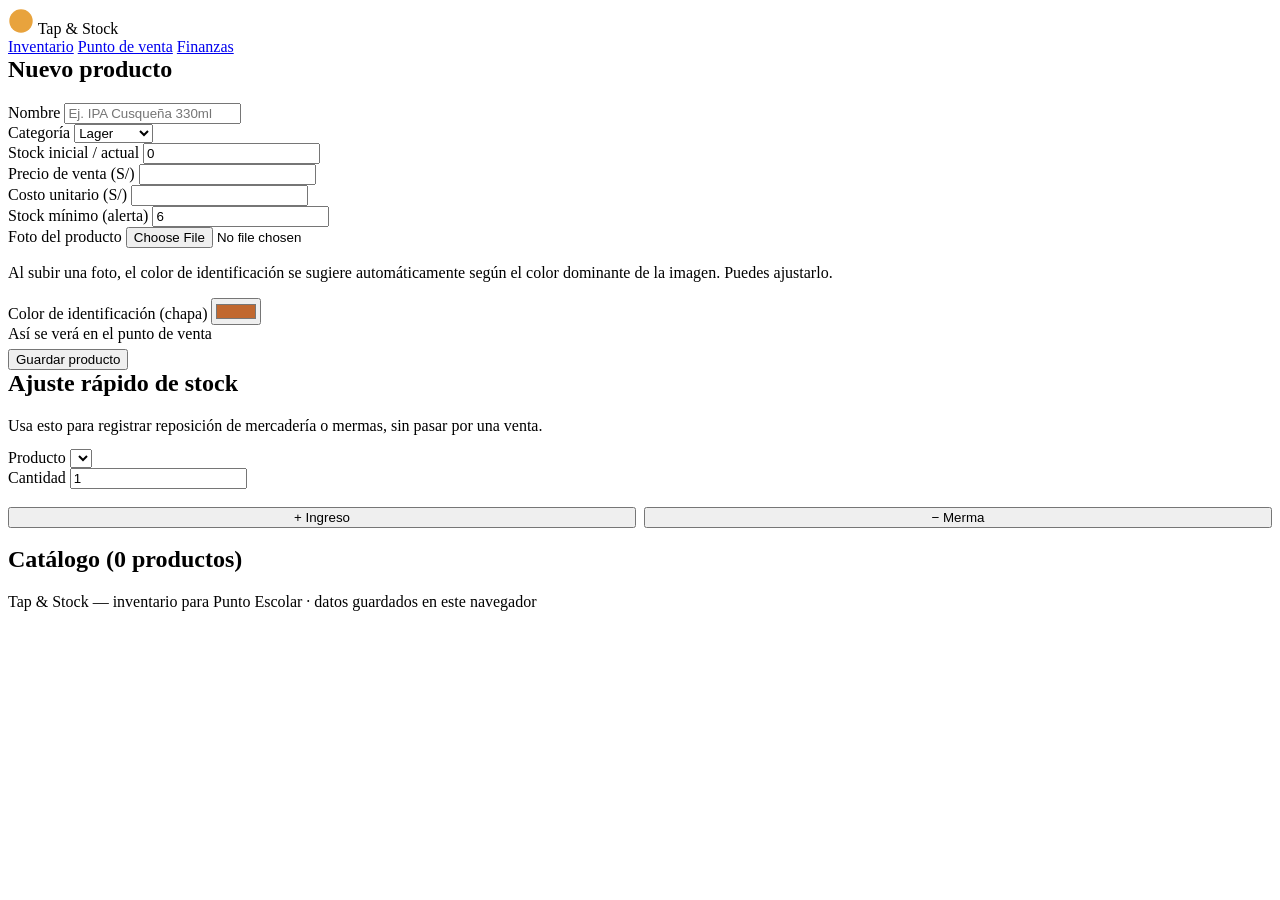
==== inventario.html @ 5940b4d5 "Add files via upload" ====
<!DOCTYPE html>
<html lang="es">
<head>
<meta charset="UTF-8">
<meta name="viewport" content="width=device-width, initial-scale=1.0">
<title>Inventario · Tap & Stock</title>
<link rel="stylesheet" href="css/style.css">
</head>
<body>
<div class="shell">

  <div class="topbar">
    <div class="brand">
      <svg class="brand-mark" viewBox="0 0 100 100" width="26" height="26"><circle cx="50" cy="50" r="45" fill="#E8A33D"/></svg>
      Tap &amp; Stock
    </div>
    <nav class="nav">
      <a href="inventario.html" class="active">Inventario</a>
      <a href="pos.html">Punto de venta</a>
      <a href="finanzas.html">Finanzas</a>
    </nav>
  </div>

  <div class="grid grid-2" style="align-items:start;">

    <div class="panel">
      <h2 id="form-title" style="margin-top:0;">Nuevo producto</h2>
      <form id="form-producto">
        <input type="hidden" id="p-id">

        <div class="field">
          <label for="p-nombre">Nombre</label>
          <input id="p-nombre" required placeholder="Ej. IPA Cusqueña 330ml">
        </div>

        <div class="field-row">
          <div class="field">
            <label for="p-categoria">Categoría</label>
            <select id="p-categoria">
              <option>Lager</option>
              <option>IPA</option>
              <option>Stout</option>
              <option>Trigo</option>
              <option>Artesanal</option>
              <option>Otro</option>
            </select>
          </div>
          <div class="field">
            <label for="p-stock">Stock inicial / actual</label>
            <input id="p-stock" type="number" min="0" step="1" required value="0">
          </div>
        </div>

        <div class="field-row">
          <div class="field">
            <label for="p-precio">Precio de venta (S/)</label>
            <input id="p-precio" type="number" min="0" step="0.10" required>
          </div>
          <div class="field">
            <label for="p-costo">Costo unitario (S/)</label>
            <input id="p-costo" type="number" min="0" step="0.10" required>
          </div>
        </div>

        <div class="field">
          <label for="p-stockmin">Stock mínimo (alerta)</label>
          <input id="p-stockmin" type="number" min="0" step="1" value="6">
        </div>

        <div class="field">
          <label for="p-imagen">Foto del producto</label>
          <input id="p-imagen" type="file" accept="image/*">
          <p class="hint">Al subir una foto, el color de identificación se sugiere automáticamente según el color dominante de la imagen. Puedes ajustarlo.</p>
        </div>

        <div class="field">
          <label for="p-color">Color de identificación (chapa)</label>
          <input id="p-color" type="color" value="#C1682F">
          <div class="color-preview">
            <div id="cap-preview"></div>
            <span class="hint">Así se verá en el punto de venta</span>
          </div>
        </div>

        <div style="display:flex;gap:10px;margin-top:6px;">
          <button type="submit" class="btn btn-amber">Guardar producto</button>
          <button type="button" id="btn-cancelar" class="btn btn-outline" style="display:none;">Cancelar edición</button>
        </div>
      </form>
    </div>

    <div class="panel">
      <h2 style="margin-top:0;">Ajuste rápido de stock</h2>
      <p class="hint" style="margin-bottom:14px;">Usa esto para registrar reposición de mercadería o mermas, sin pasar por una venta.</p>
      <div class="field">
        <label for="ajuste-producto">Producto</label>
        <select id="ajuste-producto"></select>
      </div>
      <div class="field-row">
        <div class="field">
          <label for="ajuste-cantidad">Cantidad</label>
          <input id="ajuste-cantidad" type="number" step="1" value="1">
        </div>
        <div class="field">
          <label>&nbsp;</label>
          <div style="display:flex;gap:8px;">
            <button id="btn-sumar" class="btn btn-outline" style="flex:1;">+ Ingreso</button>
            <button id="btn-restar" class="btn btn-outline" style="flex:1;">− Merma</button>
          </div>
        </div>
      </div>
      <p id="ajuste-msg" class="hint"></p>
    </div>
  </div>

  <div class="panel" style="margin-top:18px;">
    <h2 style="margin-top:0;">Catálogo (<span id="conteo">0</span> productos)</h2>
    <div id="catalogo" class="product-grid"></div>
  </div>

  <p class="footer-note">Tap &amp; Stock — inventario para Punto Escolar · datos guardados en este navegador</p>
</div>

<script src="js/store.js"></script>
<script>
let colorEditadoManualmente = false;

function renderCapPreview() {
  const color = document.getElementById('p-color').value;
  document.getElementById('cap-preview').innerHTML = capSVG(color, 40);
}
document.getElementById('p-color').addEventListener('input', () => {
  colorEditadoManualmente = true;
  renderCapPreview();
});
renderCapPreview();

let imagenBase64 = null;
document.getElementById('p-imagen').addEventListener('change', (e) => {
  const file = e.target.files[0];
  if (!file) return;
  const reader = new FileReader();
  reader.onload = (ev) => {
    imagenBase64 = ev.target.result;
    const img = new Image();
    img.onload = () => {
      if (!colorEditadoManualmente) {
        document.getElementById('p-color').value = colorDominante(img);
        renderCapPreview();
      }
    };
    img.src = imagenBase64;
  };
  reader.readAsDataURL(file);
});

function limpiarFormulario() {
  document.getElementById('form-producto').reset();
  document.getElementById('p-id').value = '';
  document.getElementById('form-title').textContent = 'Nuevo producto';
  document.getElementById('btn-cancelar').style.display = 'none';
  document.getElementById('p-color').value = '#C1682F';
  imagenBase64 = null;
  colorEditadoManualmente = false;
  renderCapPreview();
}

document.getElementById('form-producto').addEventListener('submit', (e) => {
  e.preventDefault();
  const id = document.getElementById('p-id').value || Store.uid();
  const existente = Store.getProducto(id);
  const producto = {
    id,
    nombre: document.getElementById('p-nombre').value.trim(),
    categoria: document.getElementById('p-categoria').value,
    stock: parseInt(document.getElementById('p-stock').value, 10) || 0,
    precioVenta: parseFloat(document.getElementById('p-precio').value) || 0,
    costo: parseFloat(document.getElementById('p-costo').value) || 0,
    stockMin: parseInt(document.getElementById('p-stockmin').value, 10) || 0,
    color: document.getElementById('p-color').value,
    imagen: imagenBase64 || (existente ? existente.imagen : null),
    creado: existente ? existente.creado : new Date().toISOString()
  };
  Store.upsertProducto(producto);
  limpiarFormulario();
  renderCatalogo();
  renderSelectAjuste();
});

document.getElementById('btn-cancelar').addEventListener('click', limpiarFormulario);

function editarProducto(id) {
  const p = Store.getProducto(id);
  if (!p) return;
  document.getElementById('p-id').value = p.id;
  document.getElementById('p-nombre').value = p.nombre;
  document.getElementById('p-categoria').value = p.categoria;
  document.getElementById('p-stock').value = p.stock;
  document.getElementById('p-precio').value = p.precioVenta;
  document.getElementById('p-costo').value = p.costo;
  document.getElementById('p-stockmin').value = p.stockMin;
  document.getElementById('p-color').value = p.color;
  imagenBase64 = p.imagen;
  colorEditadoManualmente = true;
  renderCapPreview();
  document.getElementById('form-title').textContent = 'Editando: ' + p.nombre;
  document.getElementById('btn-cancelar').style.display = 'inline-flex';
  window.scrollTo({ top: 0, behavior: 'smooth' });
}

function eliminarProducto(id) {
  if (!confirm('¿Eliminar este producto del catálogo? Esta acción no se puede deshacer.')) return;
  Store.eliminarProducto(id);
  renderCatalogo();
  renderSelectAjuste();
}

function renderCatalogo() {
  const productos = Store.getProductos();
  document.getElementById('conteo').textContent = productos.length;
  const cont = document.getElementById('catalogo');
  if (!productos.length) {
    cont.innerHTML = `<div class="empty-state" style="grid-column:1/-1;">
      ${capSVG('#3a3024', 56)}
      <p>Aún no hay productos. Agrega el primero con el formulario de la izquierda.</p>
    </div>`;
    return;
  }
  cont.innerHTML = productos.map(p => {
    const bajo = p.stock <= p.stockMin;
    return `
    <div class="prod-card">
      <span class="stock-badge ${bajo ? 'low' : ''}">${p.stock} u.</span>
      <div class="top">
        <div class="cap-wrap">${capSVG(p.color, 52)}${p.imagen ? `<img class="product-photo" src="${p.imagen}">` : ''}</div>
        <div>
          <div class="name">${p.nombre}</div>
          <div class="cat">${p.categoria}</div>
        </div>
      </div>
      <div class="price">${Store.formatMoney(p.precioVenta)}</div>
      <div style="display:flex;gap:8px;">
        <button class="btn btn-outline btn-sm" style="flex:1;" onclick="editarProducto('${p.id}')">Editar</button>
        <button class="btn btn-danger btn-sm" onclick="eliminarProducto('${p.id}')">Eliminar</button>
      </div>
    </div>`;
  }).join('');
}

function renderSelectAjuste() {
  const sel = document.getElementById('ajuste-producto');
  const productos = Store.getProductos();
  sel.innerHTML = productos.map(p => `<option value="${p.id}">${p.nombre} — stock: ${p.stock}</option>`).join('')
    || '<option value="">No hay productos</option>';
}

document.getElementById('btn-sumar').addEventListener('click', () => ajustar(1));
document.getElementById('btn-restar').addEventListener('click', () => ajustar(-1));
function ajustar(signo) {
  const id = document.getElementById('ajuste-producto').value;
  const cant = Math.abs(parseInt(document.getElementById('ajuste-cantidad').value, 10) || 0);
  if (!id || !cant) return;
  Store.ajustarStock(id, signo * cant);
  const p = Store.getProducto(id);
  document.getElementById('ajuste-msg').textContent =
    `Stock actualizado: ${p.nombre} ahora tiene ${p.stock} unidades.`;
  renderCatalogo();
  renderSelectAjuste();
}

onDatosCambiaron(() => { renderCatalogo(); renderSelectAjuste(); });
window.addEventListener('pageshow', () => { renderCatalogo(); renderSelectAjuste(); });
renderCatalogo();
renderSelectAjuste();
</script>
</body>
</html>
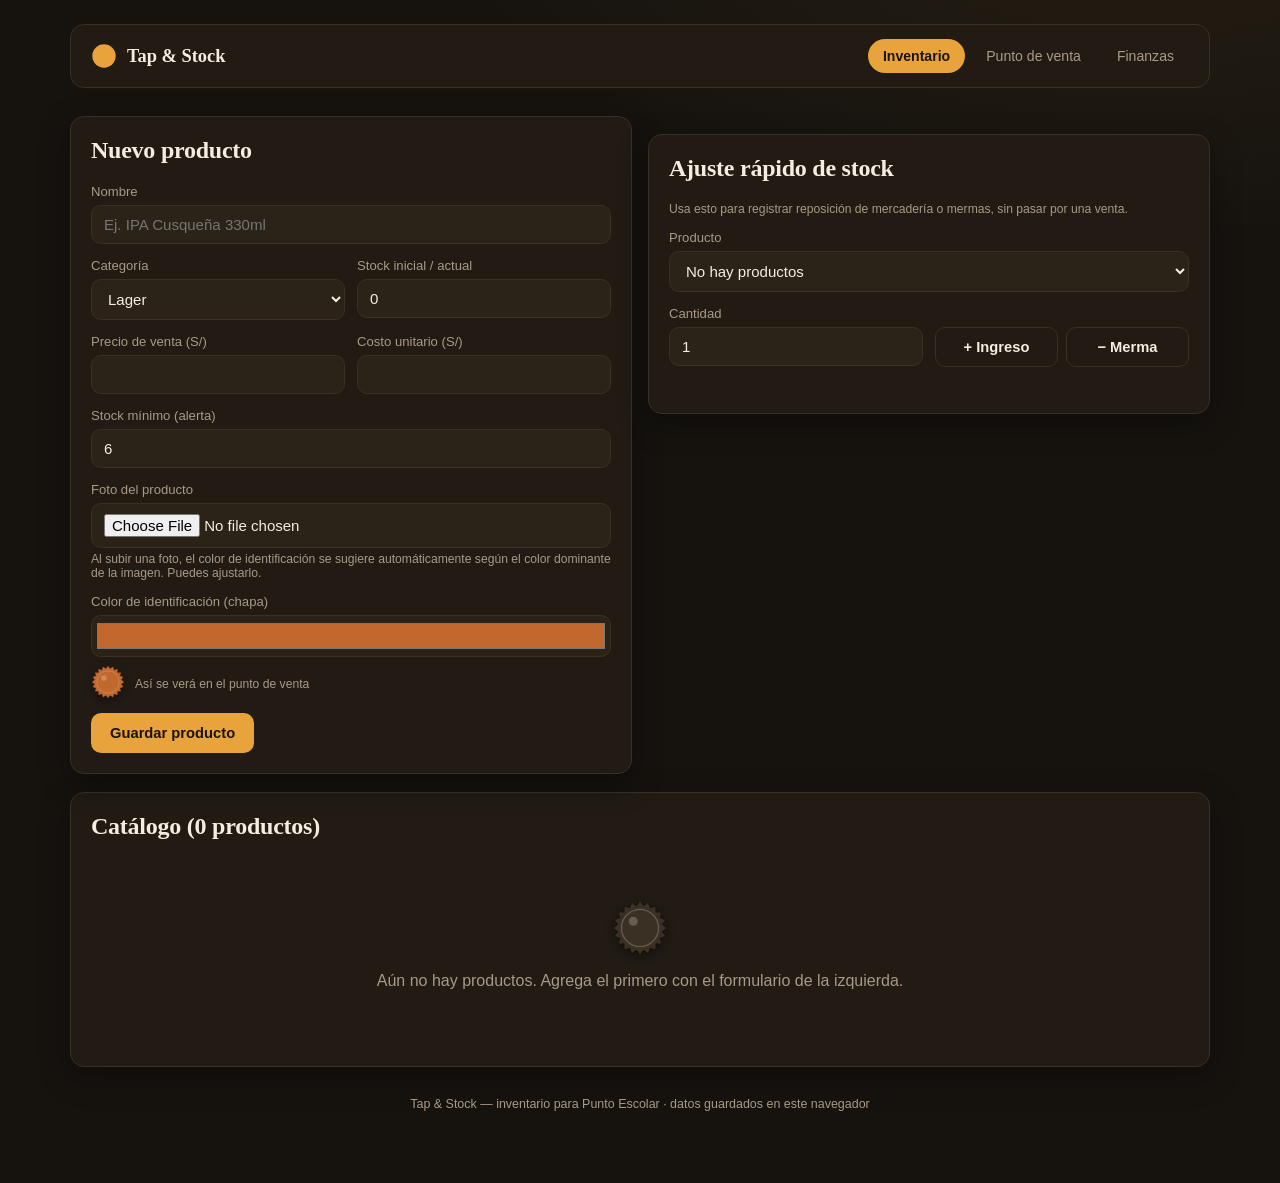
==== commit bfbd3bfd: "Update inventario.html" ====
--- a/inventario.html
+++ b/inventario.html
@@ -42,6 +42,7 @@
               <option>Stout</option>
               <option>Trigo</option>
               <option>Artesanal</option>
+              <option>List Para Tomar</option>
               <option>Otro</option>
             </select>
           </div>
--- a/css/style.css
+++ b/css/style.css
@@ -0,0 +1,176 @@
+@import url('https://fonts.googleapis.com/css2?family=Fraunces:opsz,wght@9..144,400;9..144,600;9..144,700&family=DM+Sans:wght@400;500;700&family=IBM+Plex+Mono:wght@400;500;600&display=swap');
+
+:root{
+  --bg: #16130f;
+  --surface: #211b14;
+  --surface-2: #2b2318;
+  --line: #3a3024;
+  --amber: #E8A33D;
+  --copper: #C1682F;
+  --foam: #F4EDE0;
+  --muted: #a89a86;
+  --hops: #6f8f5f;
+  --danger: #c1543f;
+  --radius: 14px;
+  --shadow: 0 10px 30px rgba(0,0,0,.35);
+}
+
+*{box-sizing:border-box;}
+html,body{margin:0;padding:0;}
+body{
+  background:
+    radial-gradient(1200px 600px at 90% -10%, rgba(232,163,61,.08), transparent 60%),
+    var(--bg);
+  color:var(--foam);
+  font-family:'DM Sans', sans-serif;
+  min-height:100vh;
+}
+h1,h2,h3,.display{
+  font-family:'Fraunces', serif;
+  font-weight:600;
+  letter-spacing:-.01em;
+}
+.mono{font-family:'IBM Plex Mono', monospace;}
+a{color:inherit;}
+
+/* ---------- layout shell ---------- */
+.shell{max-width:1180px;margin:0 auto;padding:24px 20px 60px;}
+.topbar{
+  display:flex;align-items:center;justify-content:space-between;
+  padding:14px 20px;margin-bottom:28px;
+  background:var(--surface);border:1px solid var(--line);border-radius:var(--radius);
+}
+.brand{display:flex;align-items:center;gap:10px;font-family:'Fraunces',serif;font-size:1.15rem;font-weight:700;}
+.brand-mark{width:26px;height:26px;flex:none;}
+.nav{display:flex;gap:6px;flex-wrap:wrap;}
+.nav a{
+  padding:8px 14px;border-radius:999px;font-size:.88rem;text-decoration:none;
+  color:var(--muted);border:1px solid transparent;transition:.15s;
+}
+.nav a:hover{color:var(--foam);border-color:var(--line);}
+.nav a.active{background:var(--amber);color:#1a1408;font-weight:600;}
+
+/* ---------- cards / panels ---------- */
+.panel{
+  background:var(--surface);border:1px solid var(--line);border-radius:var(--radius);
+  padding:20px;box-shadow:var(--shadow);
+}
+.panel + .panel{margin-top:18px;}
+.grid{display:grid;gap:16px;}
+.grid-2{grid-template-columns:1fr 1fr;}
+.grid-3{grid-template-columns:repeat(3,1fr);}
+@media (max-width:900px){.grid-2,.grid-3{grid-template-columns:1fr;}}
+
+.kpi{
+  background:var(--surface);border:1px solid var(--line);border-radius:var(--radius);
+  padding:18px;
+}
+.kpi .label{color:var(--muted);font-size:.78rem;text-transform:uppercase;letter-spacing:.06em;}
+.kpi .value{font-family:'IBM Plex Mono',monospace;font-size:1.7rem;font-weight:600;margin-top:6px;}
+.kpi .value.up{color:var(--hops);}
+.kpi .value.down{color:var(--danger);}
+
+/* ---------- forms ---------- */
+label{display:block;font-size:.82rem;color:var(--muted);margin-bottom:6px;}
+input,select,textarea{
+  width:100%;padding:10px 12px;background:var(--surface-2);border:1px solid var(--line);
+  border-radius:10px;color:var(--foam);font-family:'DM Sans',sans-serif;font-size:.94rem;
+}
+input:focus,select:focus,textarea:focus{outline:2px solid var(--amber);outline-offset:1px;}
+input[type=color]{padding:3px;height:42px;cursor:pointer;}
+.field{margin-bottom:14px;}
+.field-row{display:grid;grid-template-columns:1fr 1fr;gap:12px;}
+
+.btn{
+  display:inline-flex;align-items:center;justify-content:center;gap:8px;
+  padding:11px 18px;border-radius:10px;border:1px solid transparent;
+  font-family:'DM Sans',sans-serif;font-weight:700;font-size:.92rem;cursor:pointer;
+  transition:.15s;
+}
+.btn-amber{background:var(--amber);color:#1a1408;}
+.btn-amber:hover{filter:brightness(1.08);}
+.btn-outline{background:transparent;border-color:var(--line);color:var(--foam);}
+.btn-outline:hover{border-color:var(--amber);}
+.btn-danger{background:transparent;border-color:var(--danger);color:var(--danger);}
+.btn-danger:hover{background:var(--danger);color:var(--foam);}
+.btn-sm{padding:6px 12px;font-size:.8rem;}
+.btn:disabled{opacity:.4;cursor:not-allowed;}
+
+/* ---------- bottle-cap signature ---------- */
+.cap-svg{display:block;filter:drop-shadow(0 3px 5px rgba(0,0,0,.4));}
+.cap-wrap{position:relative;flex:none;}
+.cap-wrap img.product-photo{
+  position:absolute;top:50%;left:50%;transform:translate(-50%,-50%);
+  width:62%;height:62%;object-fit:cover;border-radius:50%;
+}
+
+/* ---------- product grid (POS + inventario) ---------- */
+.prod-card{
+  background:var(--surface);border:1px solid var(--line);border-radius:var(--radius);
+  padding:14px;display:flex;flex-direction:column;gap:10px;cursor:pointer;transition:.15s;
+  position:relative;
+}
+.prod-card:hover{border-color:var(--amber);transform:translateY(-2px);}
+.prod-card:disabled,.prod-card.agotado{opacity:.4;cursor:not-allowed;}
+.prod-card .top{display:flex;align-items:center;gap:12px;}
+.prod-card .name{font-weight:700;font-size:.98rem;}
+.prod-card .cat{color:var(--muted);font-size:.76rem;}
+.prod-card .price{font-family:'IBM Plex Mono',monospace;color:var(--amber);font-weight:600;}
+.prod-card .stock-badge{
+  position:absolute;top:10px;right:10px;font-size:.7rem;padding:3px 8px;border-radius:999px;
+  background:var(--surface-2);color:var(--muted);border:1px solid var(--line);
+}
+.stock-badge.low{color:var(--danger);border-color:var(--danger);}
+
+.product-grid{display:grid;grid-template-columns:repeat(auto-fill,minmax(170px,1fr));gap:14px;}
+
+/* ---------- table ---------- */
+table{width:100%;border-collapse:collapse;font-size:.88rem;}
+th,td{padding:10px 8px;text-align:left;border-bottom:1px solid var(--line);}
+th{color:var(--muted);font-weight:600;text-transform:uppercase;font-size:.72rem;letter-spacing:.05em;}
+tr:last-child td{border-bottom:none;}
+.tag{display:inline-block;padding:2px 9px;border-radius:999px;font-size:.72rem;font-weight:600;}
+.tag.activo{background:rgba(111,143,95,.18);color:var(--hops);}
+.tag.anulado{background:rgba(193,84,63,.18);color:var(--danger);}
+.tag.pendiente{background:rgba(232,163,61,.18);color:var(--amber);}
+
+/* ---------- cart (POS) ---------- */
+.cart-item{display:flex;align-items:center;gap:10px;padding:9px 0;border-bottom:1px solid var(--line);}
+.cart-item .info{flex:1;}
+.cart-item .qty-ctrl{display:flex;align-items:center;gap:6px;}
+.qty-ctrl button{
+  width:26px;height:26px;border-radius:6px;border:1px solid var(--line);background:var(--surface-2);
+  color:var(--foam);cursor:pointer;font-weight:700;
+}
+.total-row{display:flex;justify-content:space-between;align-items:center;padding-top:14px;margin-top:8px;border-top:1px solid var(--line);}
+.total-row .amount{font-family:'IBM Plex Mono',monospace;font-size:1.5rem;color:var(--amber);font-weight:700;}
+
+/* ---------- ticket ---------- */
+.ticket{
+  background:#fff;color:#111;font-family:'IBM Plex Mono',monospace;font-size:.82rem;
+  width:280px;margin:0 auto;padding:18px;border-radius:6px;
+}
+.ticket h3{font-family:'IBM Plex Mono',monospace;text-align:center;margin:0 0 4px;color:#111;}
+.ticket .center{text-align:center;}
+.ticket hr{border:none;border-top:1px dashed #999;margin:10px 0;}
+.ticket .row{display:flex;justify-content:space-between;gap:8px;}
+.modal-overlay{
+  position:fixed;inset:0;background:rgba(0,0,0,.6);display:flex;align-items:center;justify-content:center;
+  z-index:50;padding:20px;
+}
+.modal-box{background:var(--surface);border-radius:var(--radius);padding:22px;max-width:360px;width:100%;}
+.modal-box-lg{max-width:560px;max-height:86vh;overflow-y:auto;}
+@media print{
+  body *{visibility:hidden;}
+  .ticket,.ticket *{visibility:visible;}
+  .ticket{position:fixed;top:0;left:50%;transform:translateX(-50%);}
+}
+
+.empty-state{text-align:center;padding:40px 20px;color:var(--muted);}
+.empty-state .cap-svg{margin:0 auto 12px;}
+
+.color-preview{display:flex;align-items:center;gap:10px;margin-top:8px;}
+.color-preview .cap-svg{width:34px;height:34px;}
+.hint{font-size:.76rem;color:var(--muted);margin-top:4px;}
+
+.footer-note{text-align:center;color:var(--muted);font-size:.78rem;margin-top:30px;}
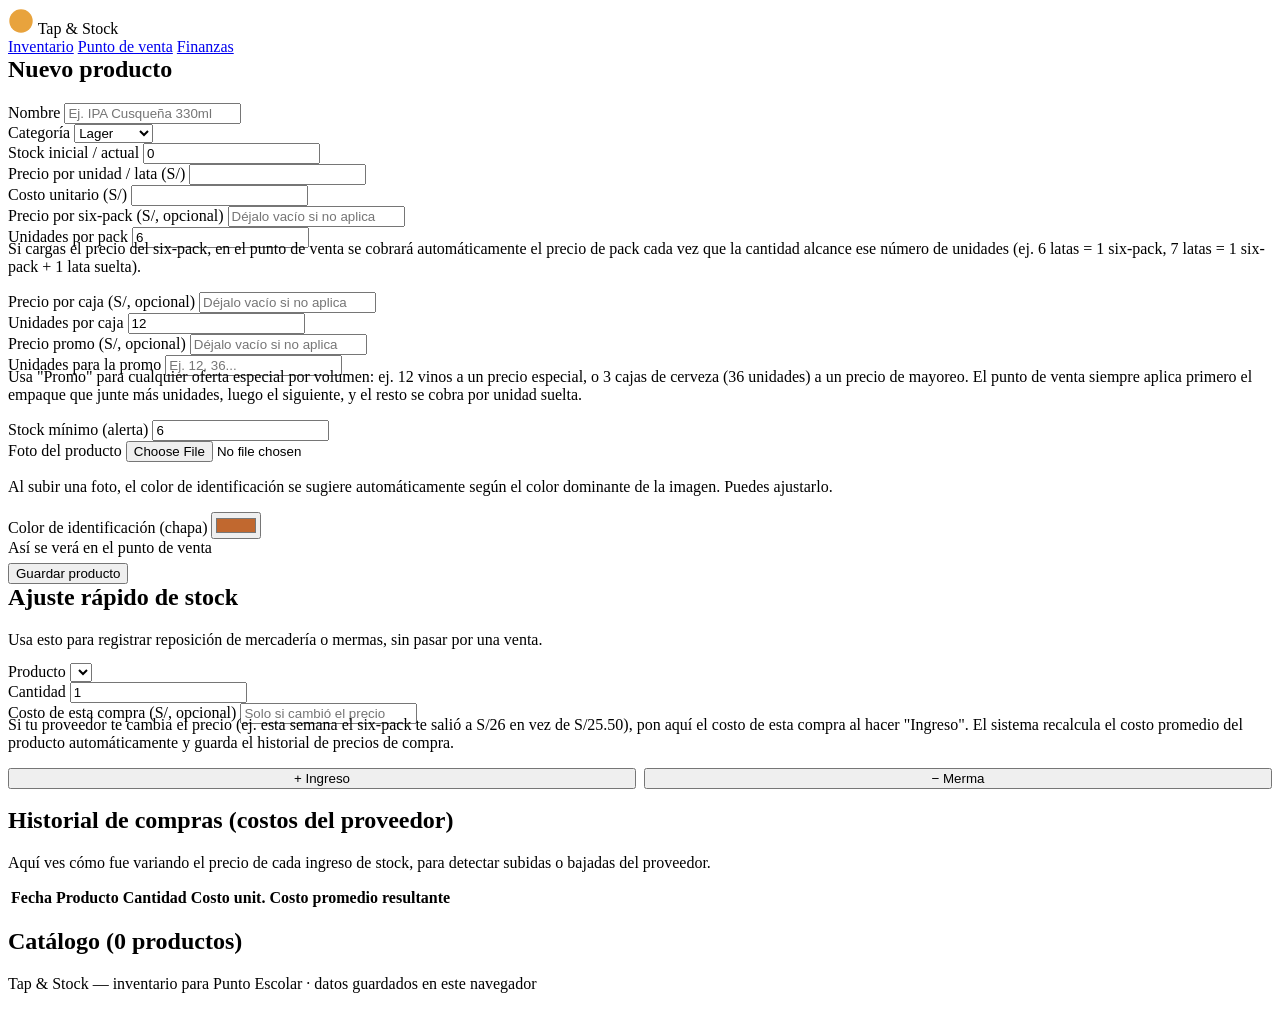
==== commit b2c0fa16: "Add files via upload" ====
--- a/inventario.html
+++ b/inventario.html
@@ -42,7 +42,6 @@
               <option>Stout</option>
               <option>Trigo</option>
               <option>Artesanal</option>
-              <option>List Para Tomar</option>
               <option>Otro</option>
             </select>
           </div>
@@ -54,7 +53,7 @@
 
         <div class="field-row">
           <div class="field">
-            <label for="p-precio">Precio de venta (S/)</label>
+            <label for="p-precio">Precio por unidad / lata (S/)</label>
             <input id="p-precio" type="number" min="0" step="0.10" required>
           </div>
           <div class="field">
@@ -62,6 +61,50 @@
             <input id="p-costo" type="number" min="0" step="0.10" required>
           </div>
         </div>
+
+        <div class="field-row">
+          <div class="field">
+            <label for="p-preciopack">Precio por six-pack (S/, opcional)</label>
+            <input id="p-preciopack" type="number" min="0" step="0.10" placeholder="Déjalo vacío si no aplica">
+          </div>
+          <div class="field">
+            <label for="p-unidadespack">Unidades por pack</label>
+            <input id="p-unidadespack" type="number" min="2" step="1" value="6">
+          </div>
+        </div>
+        <p class="hint" style="margin-top:-8px;">
+          Si cargas el precio del six-pack, en el punto de venta se cobrará automáticamente
+          el precio de pack cada vez que la cantidad alcance ese número de unidades
+          (ej. 6 latas = 1 six-pack, 7 latas = 1 six-pack + 1 lata suelta).
+        </p>
+
+        <div class="field-row">
+          <div class="field">
+            <label for="p-preciocaja">Precio por caja (S/, opcional)</label>
+            <input id="p-preciocaja" type="number" min="0" step="0.10" placeholder="Déjalo vacío si no aplica">
+          </div>
+          <div class="field">
+            <label for="p-unidadescaja">Unidades por caja</label>
+            <input id="p-unidadescaja" type="number" min="2" step="1" value="12">
+          </div>
+        </div>
+
+        <div class="field-row">
+          <div class="field">
+            <label for="p-preciopromo">Precio promo (S/, opcional)</label>
+            <input id="p-preciopromo" type="number" min="0" step="0.10" placeholder="Déjalo vacío si no aplica">
+          </div>
+          <div class="field">
+            <label for="p-unidadespromo">Unidades para la promo</label>
+            <input id="p-unidadespromo" type="number" min="2" step="1" placeholder="Ej. 12, 36...">
+          </div>
+        </div>
+        <p class="hint" style="margin-top:-8px;">
+          Usa "Promo" para cualquier oferta especial por volumen: ej. 12 vinos a un precio especial,
+          o 3 cajas de cerveza (36 unidades) a un precio de mayoreo. El punto de venta siempre aplica
+          primero el empaque que junte más unidades, luego el siguiente, y el resto se cobra por
+          unidad suelta.
+        </p>
 
         <div class="field">
           <label for="p-stockmin">Stock mínimo (alerta)</label>
@@ -103,14 +146,31 @@
           <input id="ajuste-cantidad" type="number" step="1" value="1">
         </div>
         <div class="field">
-          <label>&nbsp;</label>
-          <div style="display:flex;gap:8px;">
-            <button id="btn-sumar" class="btn btn-outline" style="flex:1;">+ Ingreso</button>
-            <button id="btn-restar" class="btn btn-outline" style="flex:1;">− Merma</button>
-          </div>
-        </div>
+          <label for="ajuste-costo">Costo de esta compra (S/, opcional)</label>
+          <input id="ajuste-costo" type="number" min="0" step="0.10" placeholder="Solo si cambió el precio">
+        </div>
+      </div>
+      <p class="hint" style="margin-top:-8px;">
+        Si tu proveedor te cambia el precio (ej. esta semana el six-pack te salió a S/26 en vez de S/25.50),
+        pon aquí el costo de esta compra al hacer "Ingreso". El sistema recalcula el costo promedio del
+        producto automáticamente y guarda el historial de precios de compra.
+      </p>
+      <div style="display:flex;gap:8px;">
+        <button id="btn-sumar" class="btn btn-outline" style="flex:1;">+ Ingreso</button>
+        <button id="btn-restar" class="btn btn-outline" style="flex:1;">− Merma</button>
       </div>
       <p id="ajuste-msg" class="hint"></p>
+    </div>
+  </div>
+
+  <div class="panel" style="margin-top:18px;">
+    <h2 style="margin-top:0;">Historial de compras (costos del proveedor)</h2>
+    <p class="hint" style="margin-bottom:14px;">Aquí ves cómo fue variando el precio de cada ingreso de stock, para detectar subidas o bajadas del proveedor.</p>
+    <div style="overflow-x:auto;">
+      <table>
+        <thead><tr><th>Fecha</th><th>Producto</th><th>Cantidad</th><th>Costo unit.</th><th>Costo promedio resultante</th></tr></thead>
+        <tbody id="tabla-compras"></tbody>
+      </table>
     </div>
   </div>
 
@@ -161,6 +221,8 @@
   document.getElementById('form-title').textContent = 'Nuevo producto';
   document.getElementById('btn-cancelar').style.display = 'none';
   document.getElementById('p-color').value = '#C1682F';
+  document.getElementById('p-unidadespack').value = '6';
+  document.getElementById('p-unidadescaja').value = '12';
   imagenBase64 = null;
   colorEditadoManualmente = false;
   renderCapPreview();
@@ -177,6 +239,12 @@
     stock: parseInt(document.getElementById('p-stock').value, 10) || 0,
     precioVenta: parseFloat(document.getElementById('p-precio').value) || 0,
     costo: parseFloat(document.getElementById('p-costo').value) || 0,
+    precioPack: parseFloat(document.getElementById('p-preciopack').value) || 0,
+    unidadesPorPack: parseInt(document.getElementById('p-unidadespack').value, 10) || 6,
+    precioCaja: parseFloat(document.getElementById('p-preciocaja').value) || 0,
+    unidadesPorCaja: parseInt(document.getElementById('p-unidadescaja').value, 10) || 12,
+    precioPromo: parseFloat(document.getElementById('p-preciopromo').value) || 0,
+    unidadesPromo: parseInt(document.getElementById('p-unidadespromo').value, 10) || 0,
     stockMin: parseInt(document.getElementById('p-stockmin').value, 10) || 0,
     color: document.getElementById('p-color').value,
     imagen: imagenBase64 || (existente ? existente.imagen : null),
@@ -199,6 +267,12 @@
   document.getElementById('p-stock').value = p.stock;
   document.getElementById('p-precio').value = p.precioVenta;
   document.getElementById('p-costo').value = p.costo;
+  document.getElementById('p-preciopack').value = p.precioPack || '';
+  document.getElementById('p-unidadespack').value = p.unidadesPorPack || 6;
+  document.getElementById('p-preciocaja').value = p.precioCaja || '';
+  document.getElementById('p-unidadescaja').value = p.unidadesPorCaja || 12;
+  document.getElementById('p-preciopromo').value = p.precioPromo || '';
+  document.getElementById('p-unidadespromo').value = p.unidadesPromo || '';
   document.getElementById('p-stockmin').value = p.stockMin;
   document.getElementById('p-color').value = p.color;
   imagenBase64 = p.imagen;
@@ -239,7 +313,11 @@
           <div class="cat">${p.categoria}</div>
         </div>
       </div>
-      <div class="price">${Store.formatMoney(p.precioVenta)}</div>
+      <div class="price">${Store.formatMoney(p.precioVenta)} / u.
+        ${p.precioPack ? `<br><span style="font-size:.76rem;color:var(--muted);">${Store.formatMoney(p.precioPack)} / pack de ${p.unidadesPorPack}</span>` : ''}
+        ${p.precioCaja ? `<br><span style="font-size:.76rem;color:var(--muted);">${Store.formatMoney(p.precioCaja)} / caja de ${p.unidadesPorCaja}</span>` : ''}
+        ${p.precioPromo && p.unidadesPromo ? `<br><span style="font-size:.76rem;color:var(--muted);">${Store.formatMoney(p.precioPromo)} / promo de ${p.unidadesPromo}</span>` : ''}
+      </div>
       <div style="display:flex;gap:8px;">
         <button class="btn btn-outline btn-sm" style="flex:1;" onclick="editarProducto('${p.id}')">Editar</button>
         <button class="btn btn-danger btn-sm" onclick="eliminarProducto('${p.id}')">Eliminar</button>
@@ -260,19 +338,50 @@
 function ajustar(signo) {
   const id = document.getElementById('ajuste-producto').value;
   const cant = Math.abs(parseInt(document.getElementById('ajuste-cantidad').value, 10) || 0);
+  const costoInput = document.getElementById('ajuste-costo').value;
   if (!id || !cant) return;
-  Store.ajustarStock(id, signo * cant);
+
+  if (signo > 0 && costoInput !== '') {
+    // Ingreso con costo de compra: recalcula costo promedio y guarda historial
+    Store.registrarCompra(id, cant, parseFloat(costoInput));
+  } else {
+    Store.ajustarStock(id, signo * cant);
+  }
+
   const p = Store.getProducto(id);
-  document.getElementById('ajuste-msg').textContent =
-    `Stock actualizado: ${p.nombre} ahora tiene ${p.stock} unidades.`;
+  document.getElementById('ajuste-msg').textContent = signo > 0 && costoInput !== ''
+    ? `Compra registrada: ${p.nombre} ahora tiene ${p.stock} unidades, costo promedio S/ ${p.costo.toFixed(2)}.`
+    : `Stock actualizado: ${p.nombre} ahora tiene ${p.stock} unidades.`;
+
+  document.getElementById('ajuste-costo').value = '';
   renderCatalogo();
   renderSelectAjuste();
-}
-
-onDatosCambiaron(() => { renderCatalogo(); renderSelectAjuste(); });
-window.addEventListener('pageshow', () => { renderCatalogo(); renderSelectAjuste(); });
+  renderCompras();
+}
+
+function renderCompras() {
+  const compras = [...Store.getCompras()].reverse().slice(0, 30);
+  const tbody = document.getElementById('tabla-compras');
+  if (!compras.length) {
+    tbody.innerHTML = `<tr><td colspan="5" style="text-align:center;color:var(--muted);">Aún no registras compras con costo. Usa "Ingreso" con el campo de costo lleno para empezar a llevar este historial.</td></tr>`;
+    return;
+  }
+  tbody.innerHTML = compras.map(c => `
+    <tr>
+      <td>${Store.formatFecha(c.fecha)}</td>
+      <td>${c.nombreProducto}</td>
+      <td>${c.cantidad}</td>
+      <td class="mono">${Store.formatMoney(c.costoUnitario)}</td>
+      <td class="mono">${Store.formatMoney(c.costoPromedioResultante)}</td>
+    </tr>
+  `).join('');
+}
+
+onDatosCambiaron(() => { renderCatalogo(); renderSelectAjuste(); renderCompras(); });
+window.addEventListener('pageshow', () => { renderCatalogo(); renderSelectAjuste(); renderCompras(); });
 renderCatalogo();
 renderSelectAjuste();
+renderCompras();
 </script>
 </body>
 </html>
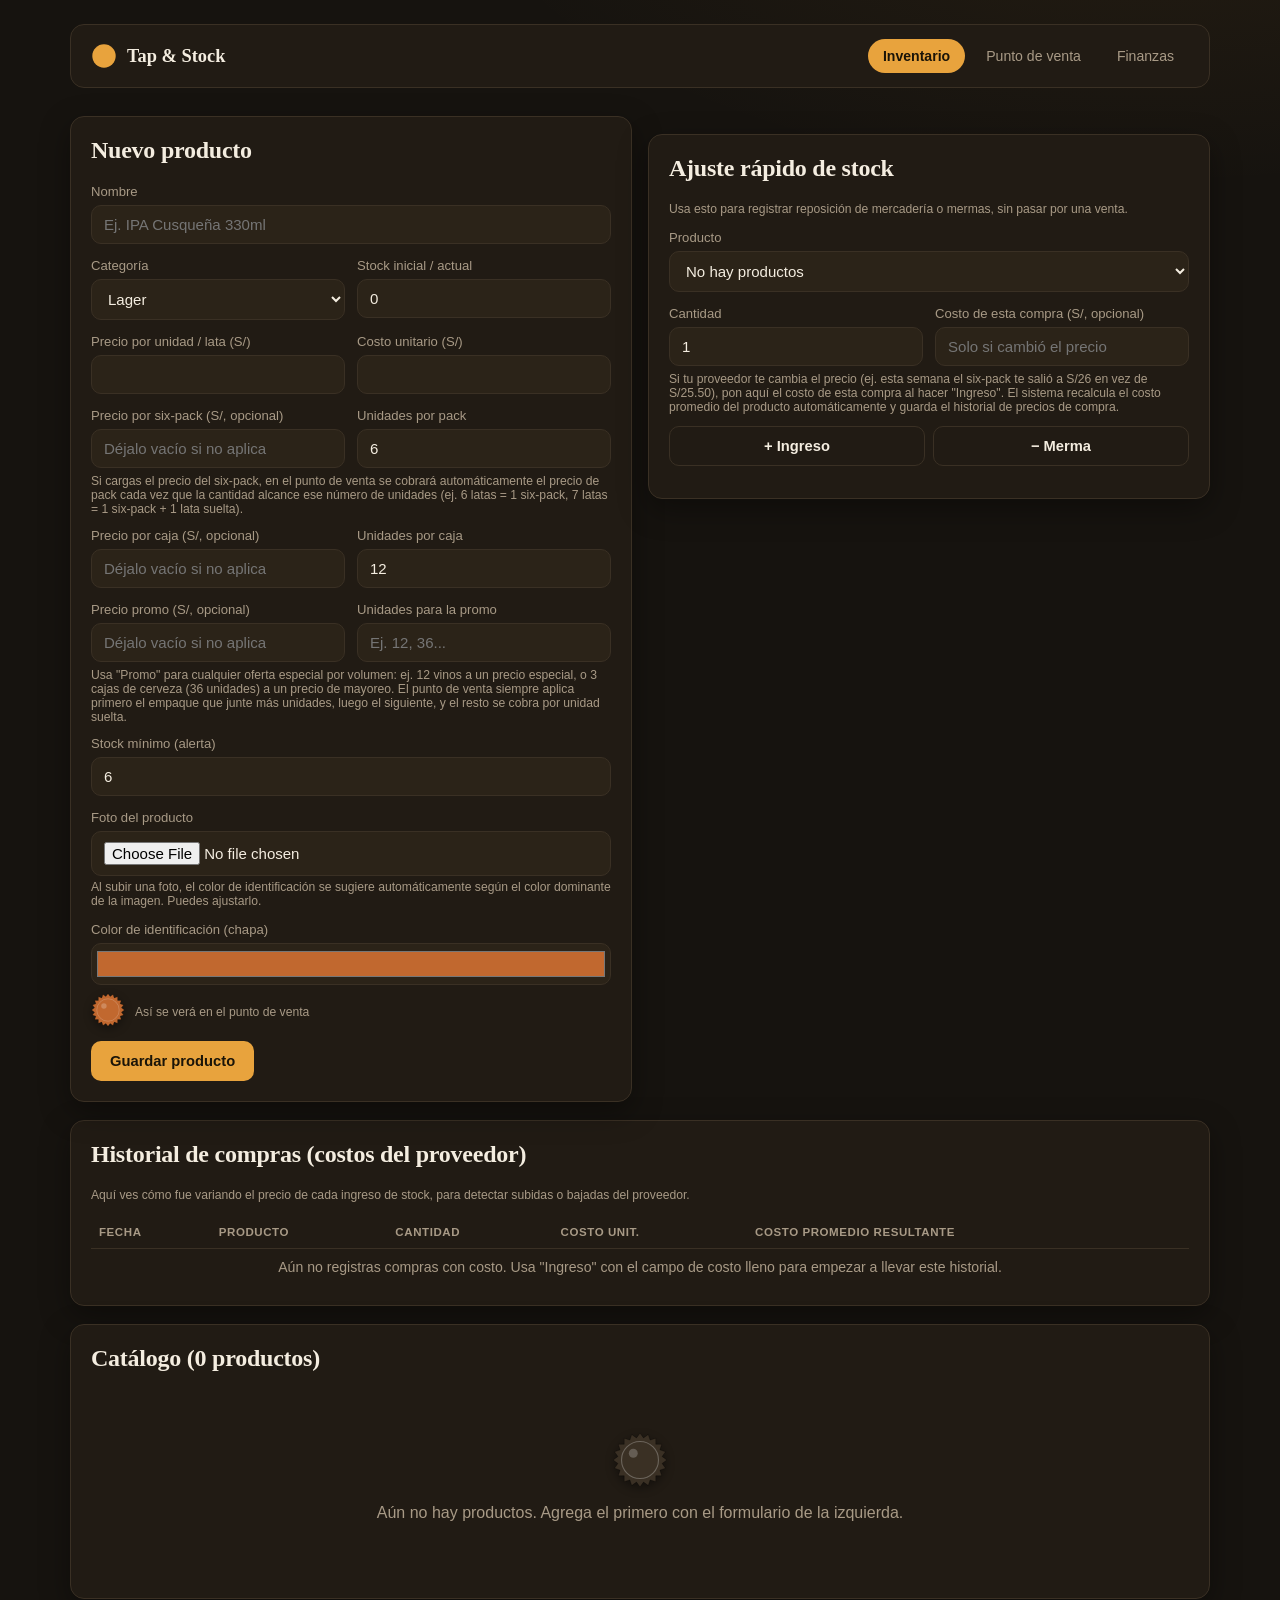
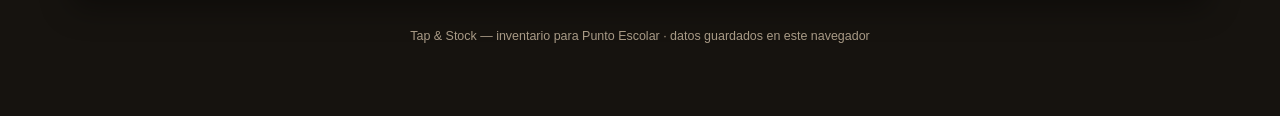
==== commit e519b7bb: "Update inventario.html" ====
--- a/inventario.html
+++ b/inventario.html
@@ -42,6 +42,7 @@
               <option>Stout</option>
               <option>Trigo</option>
               <option>Artesanal</option>
+              <option>Listo para Tomar</option>
               <option>Otro</option>
             </select>
           </div>
--- a/css/style.css
+++ b/css/style.css
@@ -0,0 +1,176 @@
+@import url('https://fonts.googleapis.com/css2?family=Fraunces:opsz,wght@9..144,400;9..144,600;9..144,700&family=DM+Sans:wght@400;500;700&family=IBM+Plex+Mono:wght@400;500;600&display=swap');
+
+:root{
+  --bg: #16130f;
+  --surface: #211b14;
+  --surface-2: #2b2318;
+  --line: #3a3024;
+  --amber: #E8A33D;
+  --copper: #C1682F;
+  --foam: #F4EDE0;
+  --muted: #a89a86;
+  --hops: #6f8f5f;
+  --danger: #c1543f;
+  --radius: 14px;
+  --shadow: 0 10px 30px rgba(0,0,0,.35);
+}
+
+*{box-sizing:border-box;}
+html,body{margin:0;padding:0;}
+body{
+  background:
+    radial-gradient(1200px 600px at 90% -10%, rgba(232,163,61,.08), transparent 60%),
+    var(--bg);
+  color:var(--foam);
+  font-family:'DM Sans', sans-serif;
+  min-height:100vh;
+}
+h1,h2,h3,.display{
+  font-family:'Fraunces', serif;
+  font-weight:600;
+  letter-spacing:-.01em;
+}
+.mono{font-family:'IBM Plex Mono', monospace;}
+a{color:inherit;}
+
+/* ---------- layout shell ---------- */
+.shell{max-width:1180px;margin:0 auto;padding:24px 20px 60px;}
+.topbar{
+  display:flex;align-items:center;justify-content:space-between;
+  padding:14px 20px;margin-bottom:28px;
+  background:var(--surface);border:1px solid var(--line);border-radius:var(--radius);
+}
+.brand{display:flex;align-items:center;gap:10px;font-family:'Fraunces',serif;font-size:1.15rem;font-weight:700;}
+.brand-mark{width:26px;height:26px;flex:none;}
+.nav{display:flex;gap:6px;flex-wrap:wrap;}
+.nav a{
+  padding:8px 14px;border-radius:999px;font-size:.88rem;text-decoration:none;
+  color:var(--muted);border:1px solid transparent;transition:.15s;
+}
+.nav a:hover{color:var(--foam);border-color:var(--line);}
+.nav a.active{background:var(--amber);color:#1a1408;font-weight:600;}
+
+/* ---------- cards / panels ---------- */
+.panel{
+  background:var(--surface);border:1px solid var(--line);border-radius:var(--radius);
+  padding:20px;box-shadow:var(--shadow);
+}
+.panel + .panel{margin-top:18px;}
+.grid{display:grid;gap:16px;}
+.grid-2{grid-template-columns:1fr 1fr;}
+.grid-3{grid-template-columns:repeat(3,1fr);}
+@media (max-width:900px){.grid-2,.grid-3{grid-template-columns:1fr;}}
+
+.kpi{
+  background:var(--surface);border:1px solid var(--line);border-radius:var(--radius);
+  padding:18px;
+}
+.kpi .label{color:var(--muted);font-size:.78rem;text-transform:uppercase;letter-spacing:.06em;}
+.kpi .value{font-family:'IBM Plex Mono',monospace;font-size:1.7rem;font-weight:600;margin-top:6px;}
+.kpi .value.up{color:var(--hops);}
+.kpi .value.down{color:var(--danger);}
+
+/* ---------- forms ---------- */
+label{display:block;font-size:.82rem;color:var(--muted);margin-bottom:6px;}
+input,select,textarea{
+  width:100%;padding:10px 12px;background:var(--surface-2);border:1px solid var(--line);
+  border-radius:10px;color:var(--foam);font-family:'DM Sans',sans-serif;font-size:.94rem;
+}
+input:focus,select:focus,textarea:focus{outline:2px solid var(--amber);outline-offset:1px;}
+input[type=color]{padding:3px;height:42px;cursor:pointer;}
+.field{margin-bottom:14px;}
+.field-row{display:grid;grid-template-columns:1fr 1fr;gap:12px;}
+
+.btn{
+  display:inline-flex;align-items:center;justify-content:center;gap:8px;
+  padding:11px 18px;border-radius:10px;border:1px solid transparent;
+  font-family:'DM Sans',sans-serif;font-weight:700;font-size:.92rem;cursor:pointer;
+  transition:.15s;
+}
+.btn-amber{background:var(--amber);color:#1a1408;}
+.btn-amber:hover{filter:brightness(1.08);}
+.btn-outline{background:transparent;border-color:var(--line);color:var(--foam);}
+.btn-outline:hover{border-color:var(--amber);}
+.btn-danger{background:transparent;border-color:var(--danger);color:var(--danger);}
+.btn-danger:hover{background:var(--danger);color:var(--foam);}
+.btn-sm{padding:6px 12px;font-size:.8rem;}
+.btn:disabled{opacity:.4;cursor:not-allowed;}
+
+/* ---------- bottle-cap signature ---------- */
+.cap-svg{display:block;filter:drop-shadow(0 3px 5px rgba(0,0,0,.4));}
+.cap-wrap{position:relative;flex:none;}
+.cap-wrap img.product-photo{
+  position:absolute;top:50%;left:50%;transform:translate(-50%,-50%);
+  width:62%;height:62%;object-fit:cover;border-radius:50%;
+}
+
+/* ---------- product grid (POS + inventario) ---------- */
+.prod-card{
+  background:var(--surface);border:1px solid var(--line);border-radius:var(--radius);
+  padding:14px;display:flex;flex-direction:column;gap:10px;cursor:pointer;transition:.15s;
+  position:relative;
+}
+.prod-card:hover{border-color:var(--amber);transform:translateY(-2px);}
+.prod-card:disabled,.prod-card.agotado{opacity:.4;cursor:not-allowed;}
+.prod-card .top{display:flex;align-items:center;gap:12px;}
+.prod-card .name{font-weight:700;font-size:.98rem;}
+.prod-card .cat{color:var(--muted);font-size:.76rem;}
+.prod-card .price{font-family:'IBM Plex Mono',monospace;color:var(--amber);font-weight:600;}
+.prod-card .stock-badge{
+  position:absolute;top:10px;right:10px;font-size:.7rem;padding:3px 8px;border-radius:999px;
+  background:var(--surface-2);color:var(--muted);border:1px solid var(--line);
+}
+.stock-badge.low{color:var(--danger);border-color:var(--danger);}
+
+.product-grid{display:grid;grid-template-columns:repeat(auto-fill,minmax(170px,1fr));gap:14px;}
+
+/* ---------- table ---------- */
+table{width:100%;border-collapse:collapse;font-size:.88rem;}
+th,td{padding:10px 8px;text-align:left;border-bottom:1px solid var(--line);}
+th{color:var(--muted);font-weight:600;text-transform:uppercase;font-size:.72rem;letter-spacing:.05em;}
+tr:last-child td{border-bottom:none;}
+.tag{display:inline-block;padding:2px 9px;border-radius:999px;font-size:.72rem;font-weight:600;}
+.tag.activo{background:rgba(111,143,95,.18);color:var(--hops);}
+.tag.anulado{background:rgba(193,84,63,.18);color:var(--danger);}
+.tag.pendiente{background:rgba(232,163,61,.18);color:var(--amber);}
+
+/* ---------- cart (POS) ---------- */
+.cart-item{display:flex;align-items:center;gap:10px;padding:9px 0;border-bottom:1px solid var(--line);}
+.cart-item .info{flex:1;}
+.cart-item .qty-ctrl{display:flex;align-items:center;gap:6px;}
+.qty-ctrl button{
+  width:26px;height:26px;border-radius:6px;border:1px solid var(--line);background:var(--surface-2);
+  color:var(--foam);cursor:pointer;font-weight:700;
+}
+.total-row{display:flex;justify-content:space-between;align-items:center;padding-top:14px;margin-top:8px;border-top:1px solid var(--line);}
+.total-row .amount{font-family:'IBM Plex Mono',monospace;font-size:1.5rem;color:var(--amber);font-weight:700;}
+
+/* ---------- ticket ---------- */
+.ticket{
+  background:#fff;color:#111;font-family:'IBM Plex Mono',monospace;font-size:.82rem;
+  width:280px;margin:0 auto;padding:18px;border-radius:6px;
+}
+.ticket h3{font-family:'IBM Plex Mono',monospace;text-align:center;margin:0 0 4px;color:#111;}
+.ticket .center{text-align:center;}
+.ticket hr{border:none;border-top:1px dashed #999;margin:10px 0;}
+.ticket .row{display:flex;justify-content:space-between;gap:8px;}
+.modal-overlay{
+  position:fixed;inset:0;background:rgba(0,0,0,.6);display:flex;align-items:center;justify-content:center;
+  z-index:50;padding:20px;
+}
+.modal-box{background:var(--surface);border-radius:var(--radius);padding:22px;max-width:360px;width:100%;}
+.modal-box-lg{max-width:560px;max-height:86vh;overflow-y:auto;}
+@media print{
+  body *{visibility:hidden;}
+  .ticket,.ticket *{visibility:visible;}
+  .ticket{position:fixed;top:0;left:50%;transform:translateX(-50%);}
+}
+
+.empty-state{text-align:center;padding:40px 20px;color:var(--muted);}
+.empty-state .cap-svg{margin:0 auto 12px;}
+
+.color-preview{display:flex;align-items:center;gap:10px;margin-top:8px;}
+.color-preview .cap-svg{width:34px;height:34px;}
+.hint{font-size:.76rem;color:var(--muted);margin-top:4px;}
+
+.footer-note{text-align:center;color:var(--muted);font-size:.78rem;margin-top:30px;}
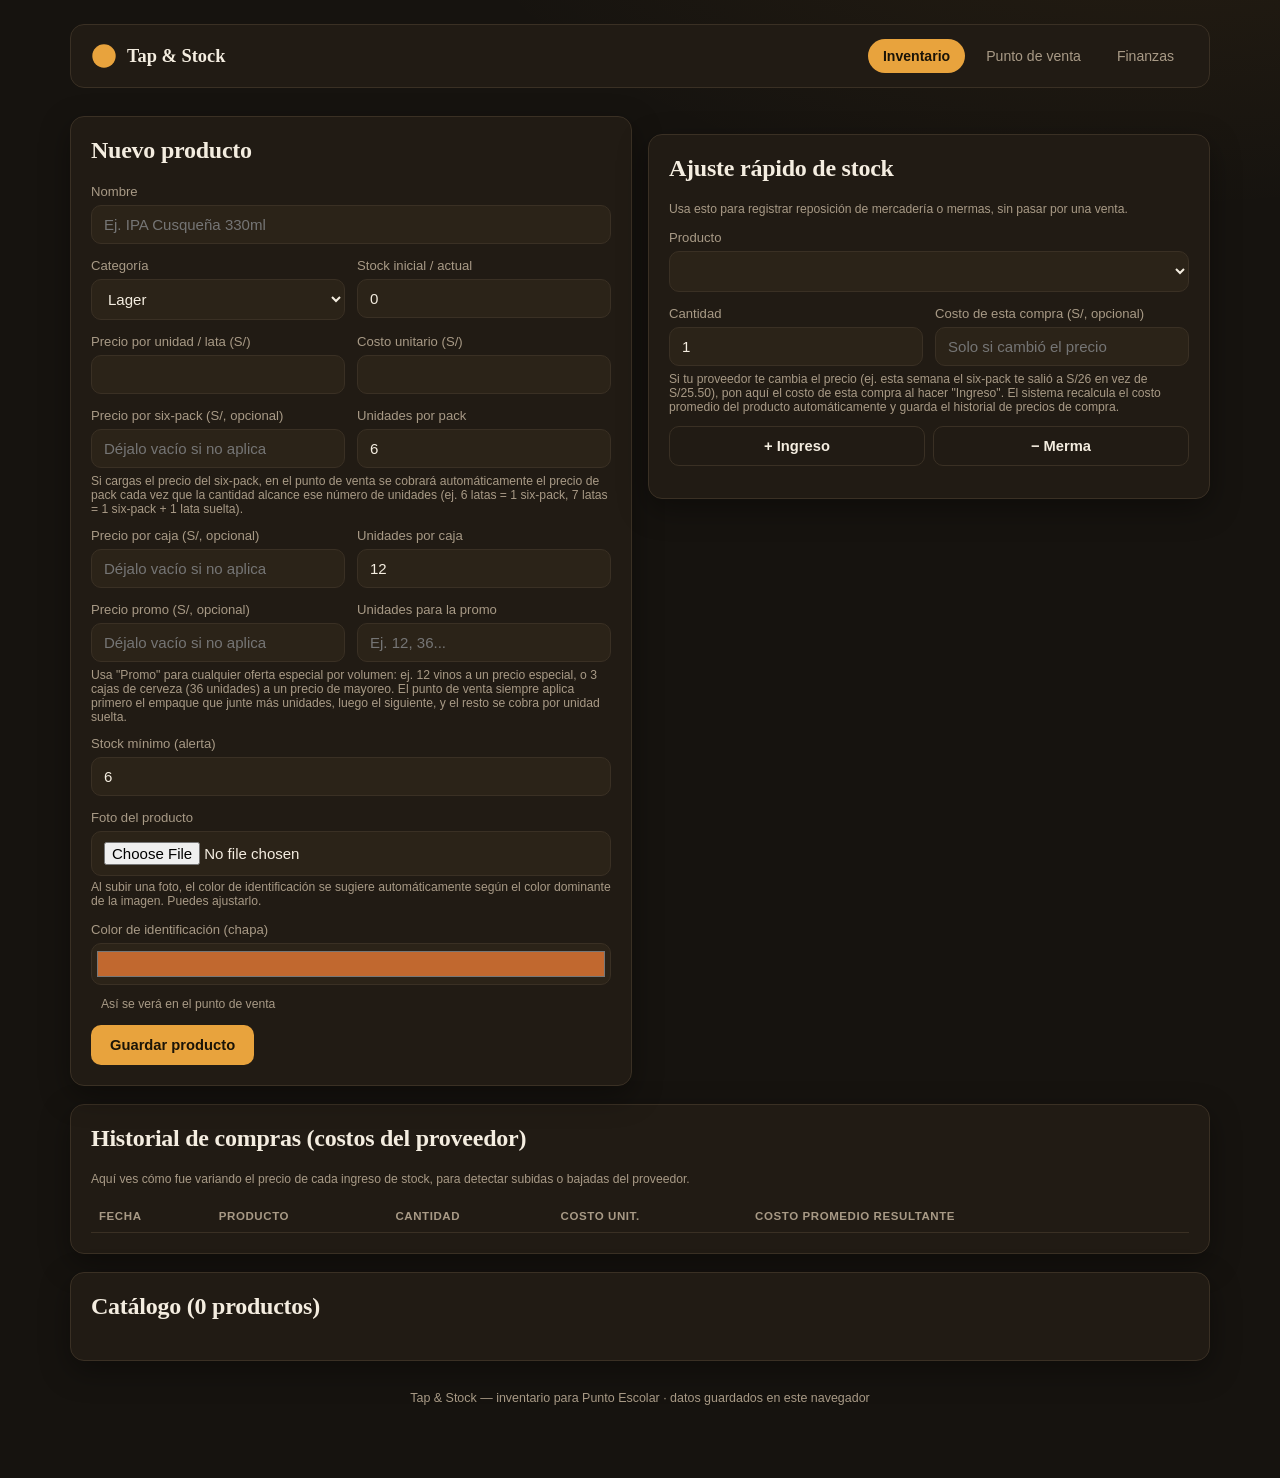
==== commit 1c1b6b9d: "Add files via upload" ====
--- a/inventario.html
+++ b/inventario.html
@@ -42,7 +42,6 @@
               <option>Stout</option>
               <option>Trigo</option>
               <option>Artesanal</option>
-              <option>Listo para Tomar</option>
               <option>Otro</option>
             </select>
           </div>
@@ -197,23 +196,45 @@
 });
 renderCapPreview();
 
+/* Comprime la foto del producto (la redimensiona y la convierte a JPEG)
+   antes de guardarla, para que quepan muchas más fotos dentro del
+   límite de almacenamiento del navegador. */
+function comprimirImagen(file, maxDim = 320, calidad = 0.72) {
+  return new Promise((resolve, reject) => {
+    const reader = new FileReader();
+    reader.onload = (ev) => {
+      const img = new Image();
+      img.onload = () => {
+        let w = img.width, h = img.height;
+        if (w > h && w > maxDim) { h = Math.round(h * maxDim / w); w = maxDim; }
+        else if (h >= w && h > maxDim) { w = Math.round(w * maxDim / h); h = maxDim; }
+        const canvas = document.createElement('canvas');
+        canvas.width = w; canvas.height = h;
+        canvas.getContext('2d').drawImage(img, 0, 0, w, h);
+        resolve({ dataUrl: canvas.toDataURL('image/jpeg', calidad), img });
+      };
+      img.onerror = () => reject(new Error('No se pudo leer la imagen'));
+      img.src = ev.target.result;
+    };
+    reader.onerror = () => reject(new Error('No se pudo leer el archivo'));
+    reader.readAsDataURL(file);
+  });
+}
+
 let imagenBase64 = null;
-document.getElementById('p-imagen').addEventListener('change', (e) => {
+document.getElementById('p-imagen').addEventListener('change', async (e) => {
   const file = e.target.files[0];
   if (!file) return;
-  const reader = new FileReader();
-  reader.onload = (ev) => {
-    imagenBase64 = ev.target.result;
-    const img = new Image();
-    img.onload = () => {
-      if (!colorEditadoManualmente) {
-        document.getElementById('p-color').value = colorDominante(img);
-        renderCapPreview();
-      }
-    };
-    img.src = imagenBase64;
-  };
-  reader.readAsDataURL(file);
+  try {
+    const { dataUrl, img } = await comprimirImagen(file);
+    imagenBase64 = dataUrl;
+    if (!colorEditadoManualmente) {
+      document.getElementById('p-color').value = colorDominante(img);
+      renderCapPreview();
+    }
+  } catch (err) {
+    alert('No se pudo procesar esa foto. Intenta con otra imagen.');
+  }
 });
 
 function limpiarFormulario() {
@@ -229,10 +250,11 @@
   renderCapPreview();
 }
 
-document.getElementById('form-producto').addEventListener('submit', (e) => {
+document.getElementById('form-producto').addEventListener('submit', async (e) => {
   e.preventDefault();
   const id = document.getElementById('p-id').value || Store.uid();
   const existente = Store.getProducto(id);
+  const tieneImagen = !!imagenBase64 || !!(existente && (existente.imagen || existente.tieneImagen));
   const producto = {
     id,
     nombre: document.getElementById('p-nombre').value.trim(),
@@ -248,10 +270,27 @@
     unidadesPromo: parseInt(document.getElementById('p-unidadespromo').value, 10) || 0,
     stockMin: parseInt(document.getElementById('p-stockmin').value, 10) || 0,
     color: document.getElementById('p-color').value,
-    imagen: imagenBase64 || (existente ? existente.imagen : null),
+    imagen: null, // las fotos ya no se guardan aquí, viven en IndexedDB
+    tieneImagen,
     creado: existente ? existente.creado : new Date().toISOString()
   };
-  Store.upsertProducto(producto);
+  const guardadoOk = Store.upsertProducto(producto);
+  if (!guardadoOk) {
+    alert(
+      'No se pudo guardar: el almacenamiento de este navegador está lleno.\n\n' +
+      'Descarga un respaldo desde la página de inicio y luego borra productos antiguos para liberar espacio.'
+    );
+    return; // no limpiamos el formulario para que no pierdas lo que ya escribiste
+  }
+
+  // Guarda la foto nueva en IndexedDB, o migra silenciosamente una foto
+  // vieja que estuviera guardada inline (de una versión anterior de la app).
+  if (imagenBase64) {
+    await ImagenesDB.guardar(id, imagenBase64);
+  } else if (existente && existente.imagen && !existente.tieneImagen) {
+    await ImagenesDB.guardar(id, existente.imagen);
+  }
+
   limpiarFormulario();
   renderCatalogo();
   renderSelectAjuste();
@@ -276,7 +315,7 @@
   document.getElementById('p-unidadespromo').value = p.unidadesPromo || '';
   document.getElementById('p-stockmin').value = p.stockMin;
   document.getElementById('p-color').value = p.color;
-  imagenBase64 = p.imagen;
+  imagenBase64 = p.imagen || null; // solo precarga si es una foto vieja guardada inline
   colorEditadoManualmente = true;
   renderCapPreview();
   document.getElementById('form-title').textContent = 'Editando: ' + p.nombre;
@@ -287,6 +326,7 @@
 function eliminarProducto(id) {
   if (!confirm('¿Eliminar este producto del catálogo? Esta acción no se puede deshacer.')) return;
   Store.eliminarProducto(id);
+  ImagenesDB.eliminar(id);
   renderCatalogo();
   renderSelectAjuste();
 }
@@ -308,7 +348,7 @@
     <div class="prod-card">
       <span class="stock-badge ${bajo ? 'low' : ''}">${p.stock} u.</span>
       <div class="top">
-        <div class="cap-wrap">${capSVG(p.color, 52)}${p.imagen ? `<img class="product-photo" src="${p.imagen}">` : ''}</div>
+        <div class="cap-wrap" data-pid="${p.id}">${capSVG(p.color, 52)}${p.imagen ? `<img class="product-photo" src="${p.imagen}">` : ''}</div>
         <div>
           <div class="name">${p.nombre}</div>
           <div class="cat">${p.categoria}</div>
@@ -325,6 +365,7 @@
       </div>
     </div>`;
   }).join('');
+  Store.inyectarFotosEnDOM(productos);
 }
 
 function renderSelectAjuste() {
